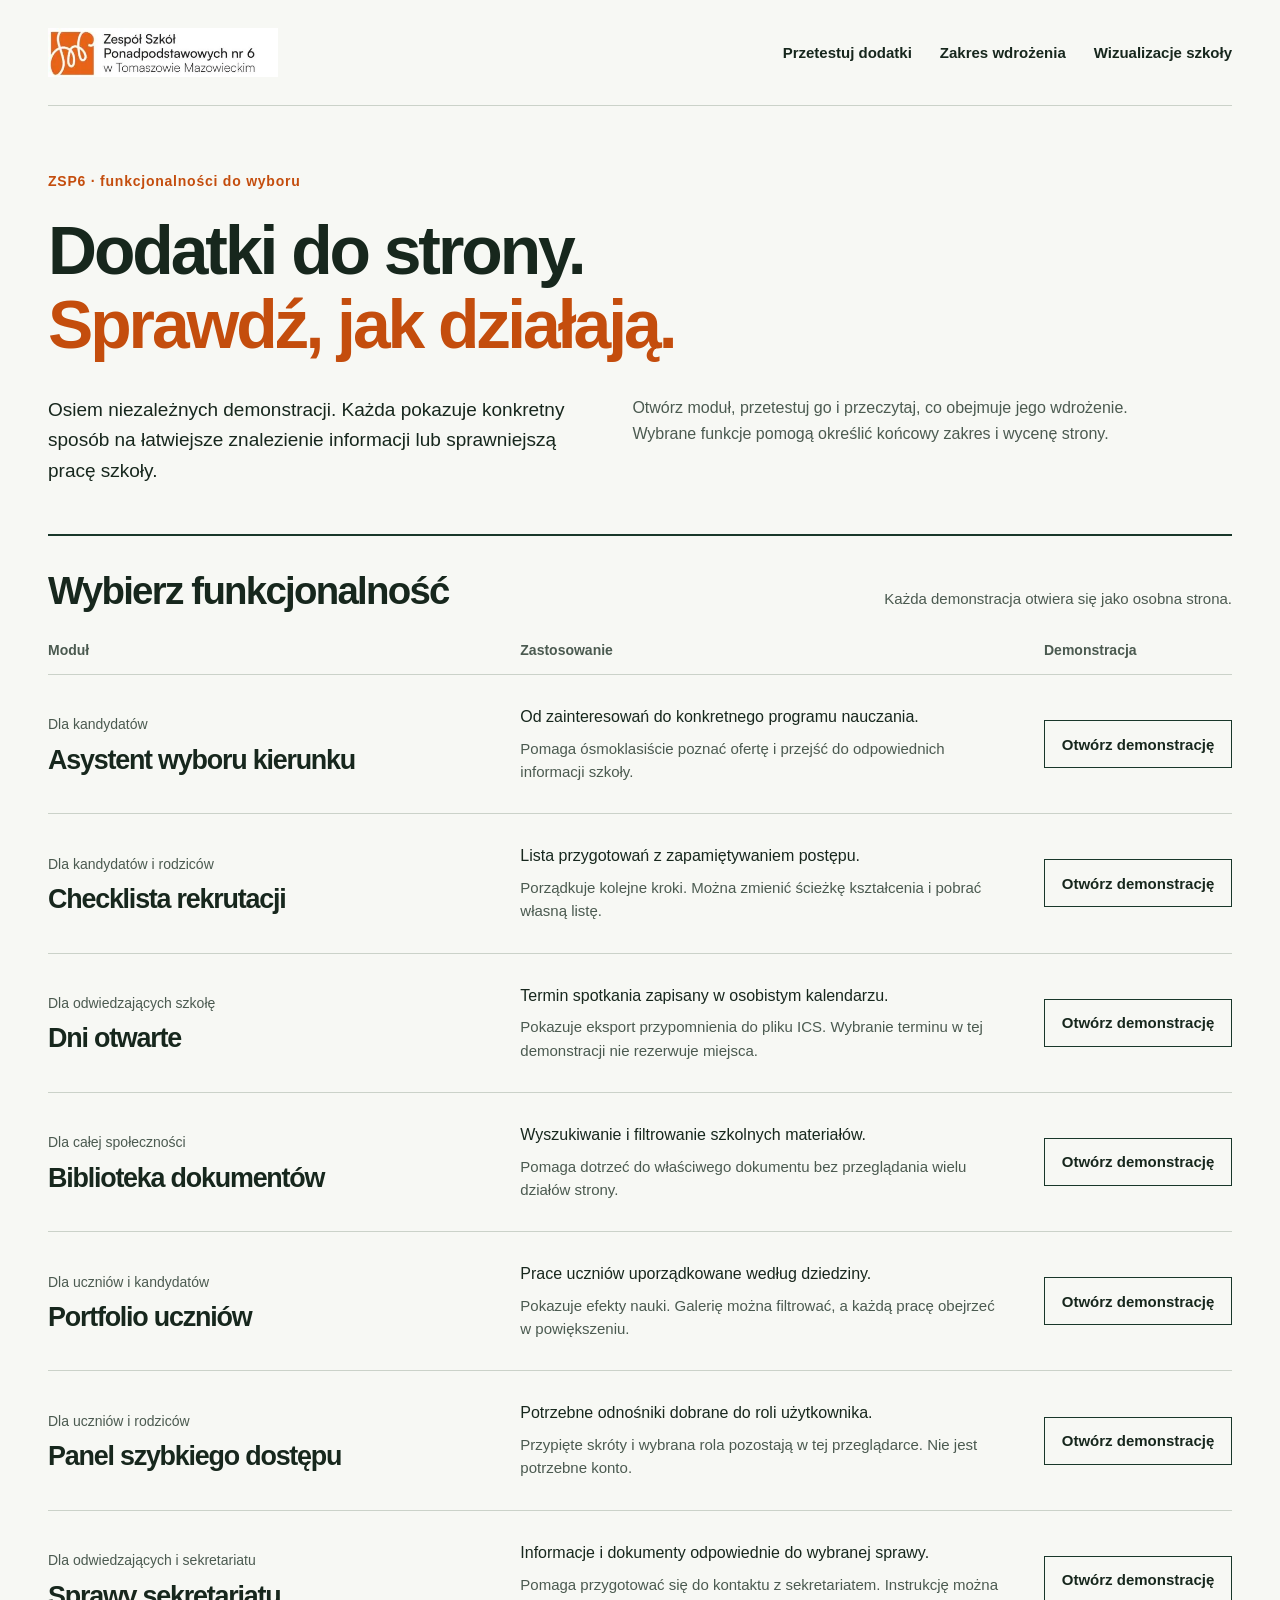
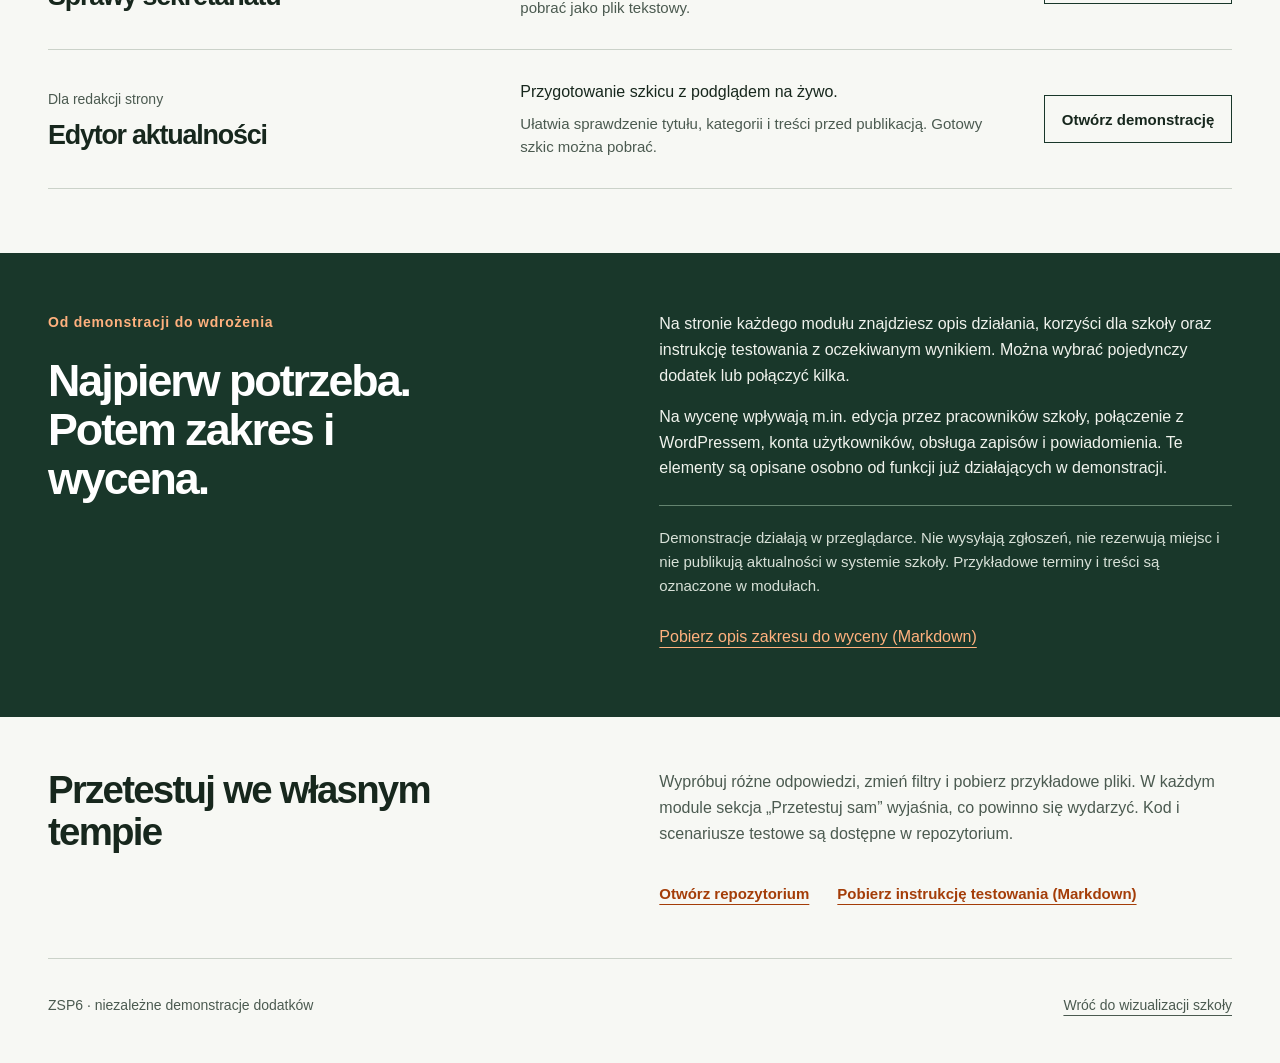
==== dodatki/index.html @ 7537ec5f "Publish interactive ZSP6 additions under standalone /dodatki/ pages" ====
<!doctype html>
<html lang="pl">
<head>
  <meta charset="utf-8">
  <meta name="viewport" content="width=device-width,initial-scale=1">
  <meta name="robots" content="noindex,nofollow">
  <meta name="description" content="Osiem niezależnych demonstracji dodatków do strony ZSP6. Sprawdź działanie, zastosowanie, wymagania wdrożenia i scenariusze testowe.">
  <meta name="theme-color" content="#19372a">
  <title>Dodatki do strony ZSP6 | Demonstracje i zakres wdrożenia</title>
  <link rel="stylesheet" href="assets/catalog.css">
</head>
<body>
  <a class="skip-link" href="#main">Przejdź do treści</a>
  <header class="site-header wrap">
    <a class="brand" href="index.html" aria-label="ZSP6, katalog dodatków"><img src="assets/logo.webp" width="440" height="94" alt="Zespół Szkół Ponadpodstawowych nr 6 w Tomaszowie Mazowieckim"></a>
    <nav aria-label="Nawigacja główna"><a href="#dodatki">Przetestuj dodatki</a><a href="#wdrozenie">Zakres wdrożenia</a><a href="https://dobrestronynl-hub.github.io/ZSP6/">Wizualizacje szkoły</a></nav>
  </header>
  <main id="main" tabindex="-1">
    <section class="intro wrap" aria-labelledby="title">
      <p class="eyebrow">ZSP6 · funkcjonalności do wyboru</p>
      <h1 id="title">Dodatki do strony.<br><span>Sprawdź, jak działają.</span></h1>
      <div class="intro-bottom"><p>Osiem niezależnych demonstracji. Każda pokazuje konkretny sposób na łatwiejsze znalezienie informacji lub sprawniejszą pracę szkoły.</p><p class="intro-note">Otwórz moduł, przetestuj go i przeczytaj, co obejmuje jego wdrożenie. Wybrane funkcje pomogą określić końcowy zakres i wycenę strony.</p></div>
    </section>
    <section id="dodatki" class="catalog wrap" aria-labelledby="catalog-title">
      <div class="section-heading"><h2 id="catalog-title">Wybierz funkcjonalność</h2><p>Każda demonstracja otwiera się jako osobna strona.</p></div>
      <div class="catalog-labels" aria-hidden="true"><span>Moduł</span><span>Zastosowanie</span><span>Demonstracja</span></div>
      <article class="module-row"><div><p class="audience">Dla kandydatów</p><h3>Asystent wyboru kierunku</h3></div><div class="module-copy"><p>Od zainteresowań do konkretnego programu nauczania.</p><p>Pomaga ósmoklasiście poznać ofertę i przejść do odpowiednich informacji szkoły.</p></div><a class="open-module" href="moduly/asystent-kierunku/index.html" aria-label="Otwórz demonstrację: asystent wyboru kierunku">Otwórz demonstrację</a></article>
      <article class="module-row"><div><p class="audience">Dla kandydatów i rodziców</p><h3>Checklista rekrutacji</h3></div><div class="module-copy"><p>Lista przygotowań z zapamiętywaniem postępu.</p><p>Porządkuje kolejne kroki. Można zmienić ścieżkę kształcenia i pobrać własną listę.</p></div><a class="open-module" href="moduly/checklista-rekrutacji/index.html" aria-label="Otwórz demonstrację: checklista rekrutacji">Otwórz demonstrację</a></article>
      <article class="module-row"><div><p class="audience">Dla odwiedzających szkołę</p><h3>Dni otwarte</h3></div><div class="module-copy"><p>Termin spotkania zapisany w osobistym kalendarzu.</p><p>Pokazuje eksport przypomnienia do pliku ICS. Wybranie terminu w tej demonstracji nie rezerwuje miejsca.</p></div><a class="open-module" href="moduly/dni-otwarte/index.html" aria-label="Otwórz demonstrację: dni otwarte">Otwórz demonstrację</a></article>
      <article class="module-row"><div><p class="audience">Dla całej społeczności</p><h3>Biblioteka dokumentów</h3></div><div class="module-copy"><p>Wyszukiwanie i filtrowanie szkolnych materiałów.</p><p>Pomaga dotrzeć do właściwego dokumentu bez przeglądania wielu działów strony.</p></div><a class="open-module" href="moduly/biblioteka-dokumentow/index.html" aria-label="Otwórz demonstrację: biblioteka dokumentów">Otwórz demonstrację</a></article>
      <article class="module-row"><div><p class="audience">Dla uczniów i kandydatów</p><h3>Portfolio uczniów</h3></div><div class="module-copy"><p>Prace uczniów uporządkowane według dziedziny.</p><p>Pokazuje efekty nauki. Galerię można filtrować, a każdą pracę obejrzeć w powiększeniu.</p></div><a class="open-module" href="moduly/portfolio-uczniow/index.html" aria-label="Otwórz demonstrację: portfolio uczniów">Otwórz demonstrację</a></article>
      <article class="module-row"><div><p class="audience">Dla uczniów i rodziców</p><h3>Panel szybkiego dostępu</h3></div><div class="module-copy"><p>Potrzebne odnośniki dobrane do roli użytkownika.</p><p>Przypięte skróty i wybrana rola pozostają w tej przeglądarce. Nie jest potrzebne konto.</p></div><a class="open-module" href="moduly/panel-ucznia-rodzica/index.html" aria-label="Otwórz demonstrację: panel ucznia i rodzica">Otwórz demonstrację</a></article>
      <article class="module-row"><div><p class="audience">Dla odwiedzających i sekretariatu</p><h3>Sprawy sekretariatu</h3></div><div class="module-copy"><p>Informacje i dokumenty odpowiednie do wybranej sprawy.</p><p>Pomaga przygotować się do kontaktu z sekretariatem. Instrukcję można pobrać jako plik tekstowy.</p></div><a class="open-module" href="moduly/sprawy-sekretariatu/index.html" aria-label="Otwórz demonstrację: sprawy sekretariatu">Otwórz demonstrację</a></article>
      <article class="module-row"><div><p class="audience">Dla redakcji strony</p><h3>Edytor aktualności</h3></div><div class="module-copy"><p>Przygotowanie szkicu z podglądem na żywo.</p><p>Ułatwia sprawdzenie tytułu, kategorii i treści przed publikacją. Gotowy szkic można pobrać.</p></div><a class="open-module" href="moduly/edytor-aktualnosci/index.html" aria-label="Otwórz demonstrację: edytor aktualności">Otwórz demonstrację</a></article>
    </section>
    <section id="wdrozenie" class="implementation" aria-labelledby="implementation-title"><div class="wrap implementation-grid"><div><p class="eyebrow">Od demonstracji do wdrożenia</p><h2 id="implementation-title">Najpierw potrzeba.<br>Potem zakres i wycena.</h2></div><div><p>Na stronie każdego modułu znajdziesz opis działania, korzyści dla szkoły oraz instrukcję testowania z oczekiwanym wynikiem. Można wybrać pojedynczy dodatek lub połączyć kilka.</p><p>Na wycenę wpływają m.in. edycja przez pracowników szkoły, połączenie z WordPressem, konta użytkowników, obsługa zapisów i powiadomienia. Te elementy są opisane osobno od funkcji już działających w demonstracji.</p><p class="demo-note">Demonstracje działają w przeglądarce. Nie wysyłają zgłoszeń, nie rezerwują miejsc i nie publikują aktualności w systemie szkoły. Przykładowe terminy i treści są oznaczone w modułach.</p><a class="document-link" href="docs/ZAKRES-WYCENY.md" download>Pobierz opis zakresu do wyceny (Markdown)</a></div></div></section>
    <section class="testing wrap" aria-labelledby="testing-title"><h2 id="testing-title">Przetestuj we własnym tempie</h2><p>Wypróbuj różne odpowiedzi, zmień filtry i pobierz przykładowe pliki. W każdym module sekcja „Przetestuj sam” wyjaśnia, co powinno się wydarzyć. Kod i scenariusze testowe są dostępne w repozytorium.</p><div class="testing-links"><a href="https://github.com/dobrestronynl-hub/Dodatki-ZSP6">Otwórz repozytorium</a><a href="docs/TESTOWANIE.md" download>Pobierz instrukcję testowania (Markdown)</a></div></section>
  </main>
  <footer class="site-footer wrap"><p>ZSP6 · niezależne demonstracje dodatków</p><a href="https://dobrestronynl-hub.github.io/ZSP6/">Wróć do wizualizacji szkoły</a></footer>
</body>
</html>
---- dodatki/assets/catalog.css ----
:root{--ink:#17271d;--green:#19372a;--orange:#c44d0d;--line:#cbd2c9;--muted:#4b5a50;--paper:#f7f8f4;color-scheme:light}
*,*::before,*::after{box-sizing:border-box}
html{scroll-behavior:smooth;scroll-padding-top:24px}
body{margin:0;background:var(--paper);color:var(--ink);font:1rem/1.6 Arial,'Helvetica Neue',sans-serif}
a{color:inherit;text-underline-offset:5px;text-decoration-thickness:1px;touch-action:manipulation}
a:hover{text-decoration-thickness:2px}
:focus-visible{outline:3px solid #1059c6;outline-offset:5px;box-shadow:0 0 0 2px #fff}
img{display:block;max-width:100%;height:auto}
h1,h2,h3,p{overflow-wrap:break-word}
h1,h2,h3{font-style:normal;font-weight:600;letter-spacing:-.045em;line-height:1.08;margin:0}
p{margin:0 0 1rem}
.wrap{width:min(1320px,calc(100% - 96px));margin-inline:auto}
.site-header{display:flex;align-items:center;justify-content:space-between;gap:28px;min-height:106px;border-bottom:1px solid var(--line)}
.brand{flex:0 0 230px;max-width:230px}
.brand img{width:230px}
nav{display:flex;flex-wrap:wrap;align-items:center;gap:12px 28px}
nav a{font-size:.9375rem;min-height:44px;display:inline-flex;align-items:center;text-decoration:none;font-weight:600}
nav a:hover{color:var(--orange);text-decoration:underline}
.intro{padding-block:64px 48px}
.eyebrow{font-size:.875rem;font-weight:700;letter-spacing:.055em;color:var(--orange);margin:0 0 22px}
h1{font-size:clamp(2.8rem,5.3vw,5.5rem);max-width:1140px}
h1 span{color:var(--orange)}
.intro-bottom{display:grid;grid-template-columns:1.05fr 1fr;gap:64px;max-width:1080px;margin-top:34px}
.intro-bottom p{font-size:1.1875rem;max-width:540px;margin:0}
.intro-bottom .intro-note{font-size:1rem;color:var(--muted)}
.section-heading{display:flex;justify-content:space-between;align-items:baseline;gap:24px;padding:34px 0 27px;border-top:2px solid var(--green)}
h2{font-size:clamp(1.8rem,3vw,2.5rem)}
.section-heading p{color:var(--muted);font-size:.9375rem;margin:0}
.catalog-labels,.module-row{display:grid;grid-template-columns:minmax(0,1fr) minmax(0,1.12fr) 188px;gap:44px}
.catalog-labels{font-size:.875rem;font-weight:600;color:var(--muted);padding:0 0 13px;border-bottom:1px solid var(--line)}
.module-row{align-items:center;padding:30px 0;border-bottom:1px solid var(--line)}
.audience{font-size:.875rem;color:var(--muted);margin:0 0 10px}
h3{font-size:clamp(1.5rem,2.1vw,2rem);max-width:330px}
.module-copy p{margin:0;line-height:1.55}
.module-copy p+p{font-size:.9375rem;color:var(--muted);margin-top:7px}
.open-module{display:inline-flex;min-height:48px;justify-content:center;align-items:center;padding:12px 14px;border:1px solid var(--green);text-align:center;font-weight:600;text-decoration:none;font-size:.9375rem;line-height:1.4}
.open-module:hover{background:var(--green);color:#fff}
.implementation{margin-top:64px;background:var(--green);color:#fff;padding-block:58px}
.implementation-grid{display:grid;grid-template-columns:1fr 1.12fr;gap:100px}
.implementation .eyebrow{color:#ffb17e}
.implementation h2{max-width:430px;font-size:clamp(2rem,3.5vw,3.25rem);line-height:1.1}
.implementation p{color:#f0f3ed;max-width:660px}
.implementation .demo-note{font-size:.9375rem;color:#d8e1d8;border-top:1px solid #648470;padding-top:20px;margin-top:24px}
.document-link{display:inline-block;min-height:44px;padding-block:10px;color:#ffb17e}
.testing{padding-block:52px 42px;display:grid;grid-template-columns:1fr 1.12fr;gap:20px 100px}
.testing h2{max-width:390px}
.testing p{max-width:660px;color:var(--muted);margin:0}
.testing-links{grid-column:2;display:flex;gap:12px 28px;flex-wrap:wrap}
.testing-links a{min-height:44px;display:inline-flex;align-items:center;color:#a43d08;font-size:.9375rem;font-weight:600}
.site-footer{display:flex;justify-content:space-between;align-items:baseline;gap:20px;border-top:1px solid var(--line);padding-block:24px 36px;color:var(--muted);font-size:.875rem}
.site-footer p{margin:0}.site-footer a{min-height:44px;display:inline-flex;align-items:center}
.skip-link{position:fixed;left:16px;top:-100px;padding:14px 20px;background:#fff;color:var(--ink);border:2px solid var(--green);z-index:10}.skip-link:focus{top:16px}
@media(min-width:1600px){.intro{padding-block:78px 60px}.module-row{padding-block:34px}}
@media(max-width:1050px){.wrap{width:calc(100% - 56px)}.site-header{gap:16px}.brand{flex-basis:200px}nav{gap:8px 18px}.catalog-labels,.module-row{gap:24px;grid-template-columns:1fr 1.12fr 166px}.implementation-grid,.testing{gap:26px 50px}.intro-bottom{gap:40px}}
@media(max-width:790px){.site-header{align-items:flex-start;flex-direction:column;padding-block:24px 12px;gap:16px}.brand{flex-basis:auto}.intro{padding-block:40px 36px}.intro-bottom{grid-template-columns:1fr;gap:20px}.section-heading{align-items:flex-start;flex-direction:column;gap:14px}.catalog-labels{display:none}.module-row{grid-template-columns:1fr 1.12fr;gap:18px 30px;padding-block:27px}.open-module{grid-column:2;justify-self:start;min-width:188px}.module-copy{grid-column:2}.implementation-grid,.testing{grid-template-columns:1fr;gap:28px}.implementation h2{max-width:none}.testing-links{grid-column:1}.implementation{margin-top:44px;padding-block:42px}.site-footer{flex-wrap:wrap;gap:8px}}
@media(max-width:520px){.wrap{width:calc(100% - 36px)}.brand{max-width:206px}.site-header{padding-block:21px 12px}nav{gap:4px 16px}nav a{font-size:.875rem}h1{font-size:clamp(2.45rem,9.4vw,3.2rem);letter-spacing:-.055em}.intro-bottom p{font-size:1.0625rem}.intro-bottom .intro-note{font-size:1rem}.intro{padding-top:30px}.eyebrow{font-size:.8125rem;letter-spacing:.04em;margin-bottom:18px}.module-row{grid-template-columns:1fr;gap:16px}.module-copy,.open-module{grid-column:1}.module-row h3{font-size:1.8rem;max-width:none}.audience{margin-bottom:8px}.open-module{justify-self:stretch}.module-copy p+p{font-size:1rem}.module-row{padding-block:28px}.testing{padding-block:36px}.testing-links{gap:6px}.testing-links a{display:flex;width:100%}.site-footer{padding-bottom:26px}.site-footer a{width:100%}}
@media(prefers-reduced-motion:reduce){html{scroll-behavior:auto}}
@media print{body{background:white;color:black}.site-header nav,.skip-link,.open-module{display:none}.wrap{width:100%}.intro{padding:24px 0}.module-row{grid-template-columns:1fr 1.5fr;break-inside:avoid}.implementation{background:white;color:black;border-top:1px solid black;margin-top:24px;padding-block:24px}.implementation p,.implementation .eyebrow,.implementation .demo-note,.document-link{color:black}.intro h1{font-size:30pt}.module-row h3{font-size:16pt}.site-footer{display:none}}
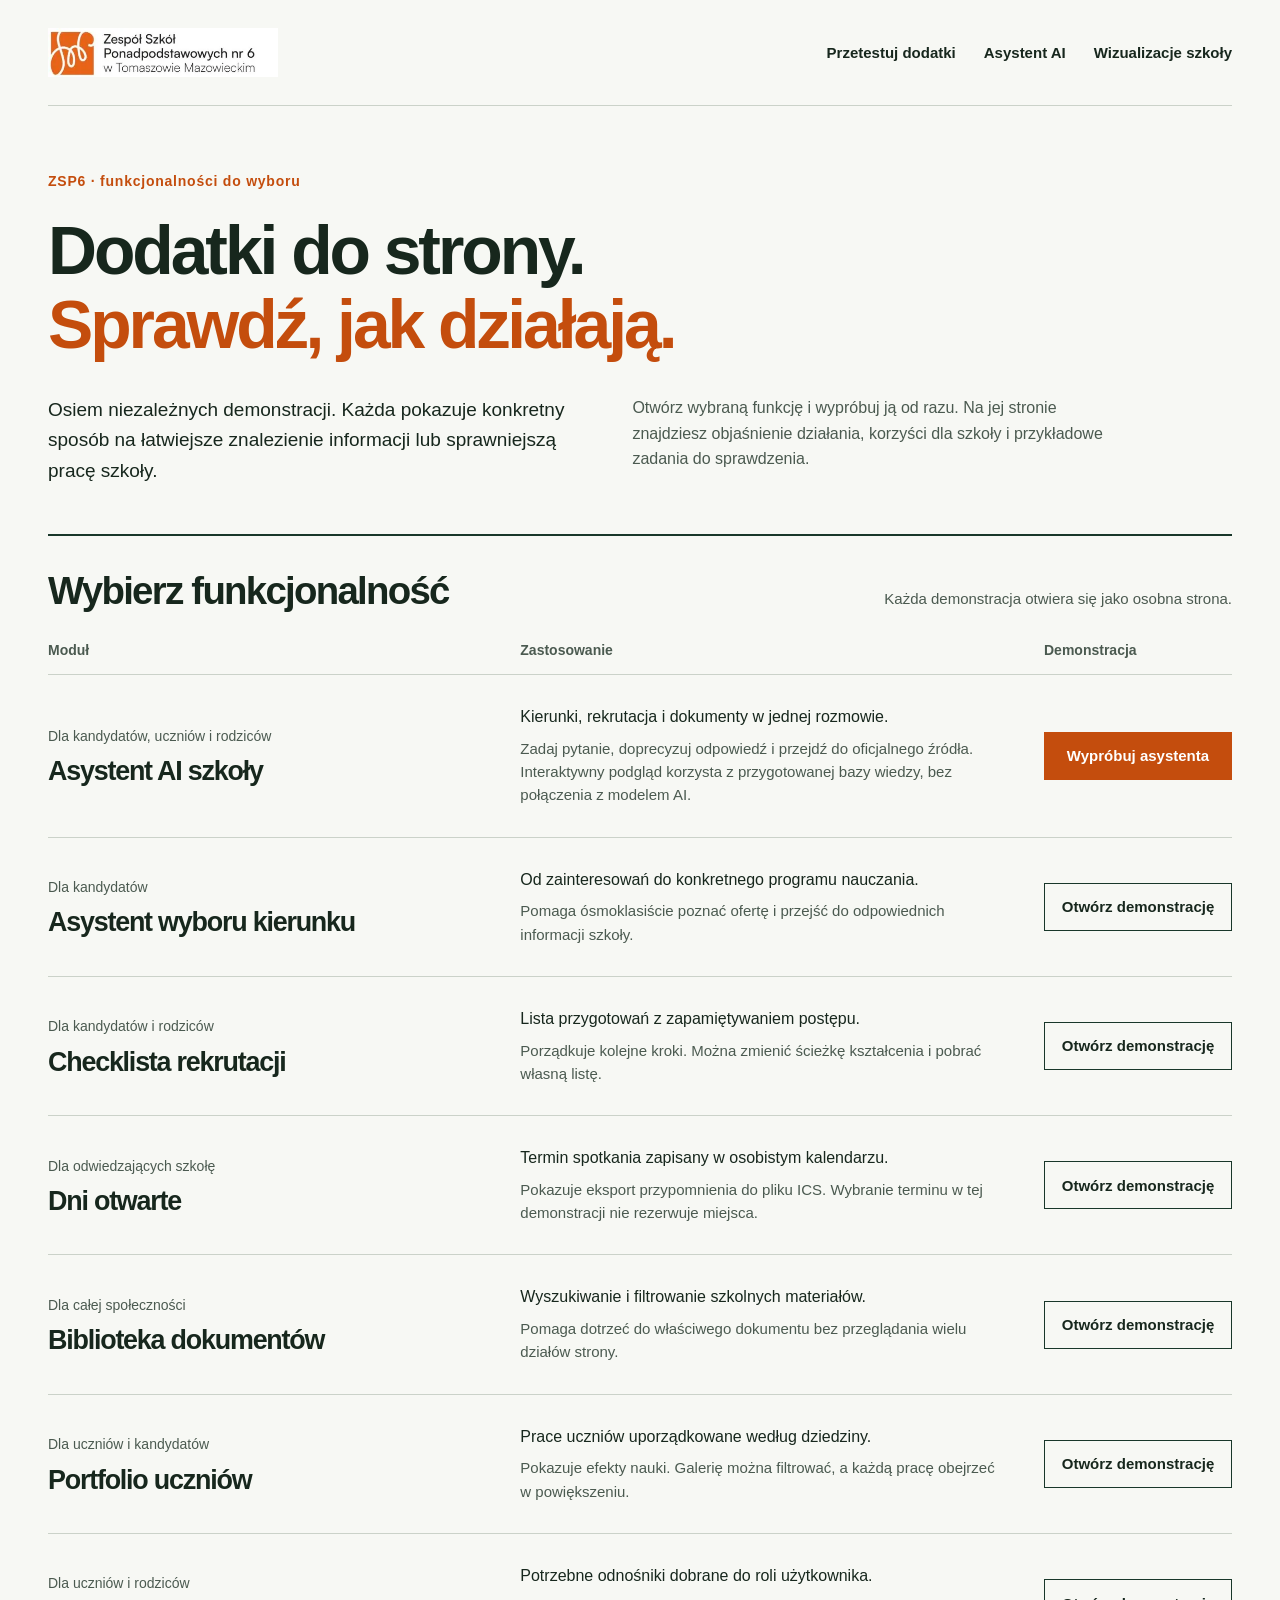
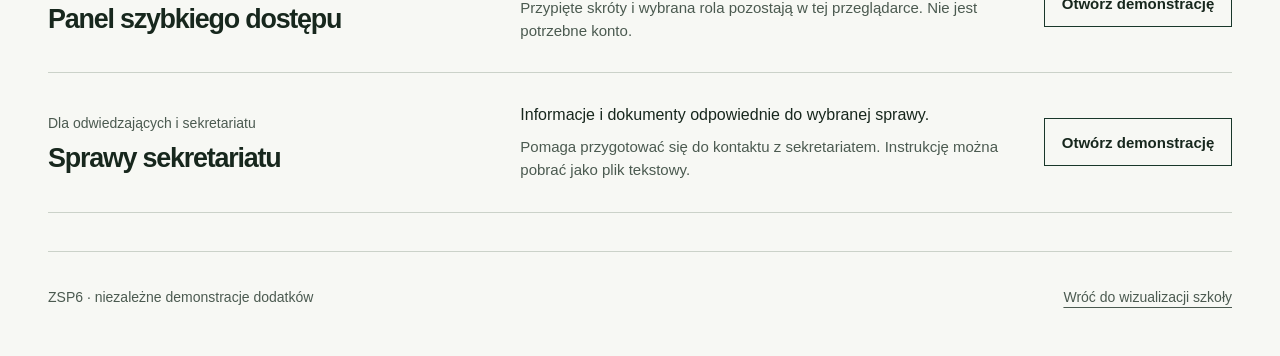
==== commit db6b0bc7: "Opublikuj asystenta AI ZSP6 i usuń edytor oraz sekcje wyceny" ====
--- a/dodatki/index.html
+++ b/dodatki/index.html
@@ -4,26 +4,27 @@
   <meta charset="utf-8">
   <meta name="viewport" content="width=device-width,initial-scale=1">
   <meta name="robots" content="noindex,nofollow">
-  <meta name="description" content="Osiem niezależnych demonstracji dodatków do strony ZSP6. Sprawdź działanie, zastosowanie, wymagania wdrożenia i scenariusze testowe.">
+  <meta name="description" content="Osiem interaktywnych demonstracji dodatków do strony ZSP6. Wypróbuj asystenta AI, sprawdź pozostałe funkcje i poznaj ich zastosowanie w szkole.">
   <meta name="theme-color" content="#19372a">
-  <title>Dodatki do strony ZSP6 | Demonstracje i zakres wdrożenia</title>
+  <title>Dodatki do strony ZSP6 | Interaktywne demonstracje</title>
   <link rel="stylesheet" href="assets/catalog.css">
 </head>
 <body>
   <a class="skip-link" href="#main">Przejdź do treści</a>
   <header class="site-header wrap">
     <a class="brand" href="index.html" aria-label="ZSP6, katalog dodatków"><img src="assets/logo.webp" width="440" height="94" alt="Zespół Szkół Ponadpodstawowych nr 6 w Tomaszowie Mazowieckim"></a>
-    <nav aria-label="Nawigacja główna"><a href="#dodatki">Przetestuj dodatki</a><a href="#wdrozenie">Zakres wdrożenia</a><a href="https://dobrestronynl-hub.github.io/ZSP6/">Wizualizacje szkoły</a></nav>
+    <nav aria-label="Nawigacja główna"><a href="#dodatki">Przetestuj dodatki</a><a href="moduly/asystent-ai/index.html">Asystent AI</a><a href="https://dobrestronynl-hub.github.io/ZSP6/">Wizualizacje szkoły</a></nav>
   </header>
   <main id="main" tabindex="-1">
     <section class="intro wrap" aria-labelledby="title">
       <p class="eyebrow">ZSP6 · funkcjonalności do wyboru</p>
       <h1 id="title">Dodatki do strony.<br><span>Sprawdź, jak działają.</span></h1>
-      <div class="intro-bottom"><p>Osiem niezależnych demonstracji. Każda pokazuje konkretny sposób na łatwiejsze znalezienie informacji lub sprawniejszą pracę szkoły.</p><p class="intro-note">Otwórz moduł, przetestuj go i przeczytaj, co obejmuje jego wdrożenie. Wybrane funkcje pomogą określić końcowy zakres i wycenę strony.</p></div>
+      <div class="intro-bottom"><p>Osiem niezależnych demonstracji. Każda pokazuje konkretny sposób na łatwiejsze znalezienie informacji lub sprawniejszą pracę szkoły.</p><p class="intro-note">Otwórz wybraną funkcję i wypróbuj ją od razu. Na jej stronie znajdziesz objaśnienie działania, korzyści dla szkoły i przykładowe zadania do sprawdzenia.</p></div>
     </section>
     <section id="dodatki" class="catalog wrap" aria-labelledby="catalog-title">
       <div class="section-heading"><h2 id="catalog-title">Wybierz funkcjonalność</h2><p>Każda demonstracja otwiera się jako osobna strona.</p></div>
       <div class="catalog-labels" aria-hidden="true"><span>Moduł</span><span>Zastosowanie</span><span>Demonstracja</span></div>
+      <article class="module-row module-featured"><div><p class="audience">Dla kandydatów, uczniów i rodziców</p><h3>Asystent AI szkoły</h3></div><div class="module-copy"><p>Kierunki, rekrutacja i dokumenty w jednej rozmowie.</p><p>Zadaj pytanie, doprecyzuj odpowiedź i przejdź do oficjalnego źródła. Interaktywny podgląd korzysta z przygotowanej bazy wiedzy, bez połączenia z modelem AI.</p></div><a class="open-module" href="moduly/asystent-ai/index.html" aria-label="Otwórz demonstrację: asystent AI szkoły">Wypróbuj asystenta</a></article>
       <article class="module-row"><div><p class="audience">Dla kandydatów</p><h3>Asystent wyboru kierunku</h3></div><div class="module-copy"><p>Od zainteresowań do konkretnego programu nauczania.</p><p>Pomaga ósmoklasiście poznać ofertę i przejść do odpowiednich informacji szkoły.</p></div><a class="open-module" href="moduly/asystent-kierunku/index.html" aria-label="Otwórz demonstrację: asystent wyboru kierunku">Otwórz demonstrację</a></article>
       <article class="module-row"><div><p class="audience">Dla kandydatów i rodziców</p><h3>Checklista rekrutacji</h3></div><div class="module-copy"><p>Lista przygotowań z zapamiętywaniem postępu.</p><p>Porządkuje kolejne kroki. Można zmienić ścieżkę kształcenia i pobrać własną listę.</p></div><a class="open-module" href="moduly/checklista-rekrutacji/index.html" aria-label="Otwórz demonstrację: checklista rekrutacji">Otwórz demonstrację</a></article>
       <article class="module-row"><div><p class="audience">Dla odwiedzających szkołę</p><h3>Dni otwarte</h3></div><div class="module-copy"><p>Termin spotkania zapisany w osobistym kalendarzu.</p><p>Pokazuje eksport przypomnienia do pliku ICS. Wybranie terminu w tej demonstracji nie rezerwuje miejsca.</p></div><a class="open-module" href="moduly/dni-otwarte/index.html" aria-label="Otwórz demonstrację: dni otwarte">Otwórz demonstrację</a></article>
@@ -31,10 +32,7 @@
       <article class="module-row"><div><p class="audience">Dla uczniów i kandydatów</p><h3>Portfolio uczniów</h3></div><div class="module-copy"><p>Prace uczniów uporządkowane według dziedziny.</p><p>Pokazuje efekty nauki. Galerię można filtrować, a każdą pracę obejrzeć w powiększeniu.</p></div><a class="open-module" href="moduly/portfolio-uczniow/index.html" aria-label="Otwórz demonstrację: portfolio uczniów">Otwórz demonstrację</a></article>
       <article class="module-row"><div><p class="audience">Dla uczniów i rodziców</p><h3>Panel szybkiego dostępu</h3></div><div class="module-copy"><p>Potrzebne odnośniki dobrane do roli użytkownika.</p><p>Przypięte skróty i wybrana rola pozostają w tej przeglądarce. Nie jest potrzebne konto.</p></div><a class="open-module" href="moduly/panel-ucznia-rodzica/index.html" aria-label="Otwórz demonstrację: panel ucznia i rodzica">Otwórz demonstrację</a></article>
       <article class="module-row"><div><p class="audience">Dla odwiedzających i sekretariatu</p><h3>Sprawy sekretariatu</h3></div><div class="module-copy"><p>Informacje i dokumenty odpowiednie do wybranej sprawy.</p><p>Pomaga przygotować się do kontaktu z sekretariatem. Instrukcję można pobrać jako plik tekstowy.</p></div><a class="open-module" href="moduly/sprawy-sekretariatu/index.html" aria-label="Otwórz demonstrację: sprawy sekretariatu">Otwórz demonstrację</a></article>
-      <article class="module-row"><div><p class="audience">Dla redakcji strony</p><h3>Edytor aktualności</h3></div><div class="module-copy"><p>Przygotowanie szkicu z podglądem na żywo.</p><p>Ułatwia sprawdzenie tytułu, kategorii i treści przed publikacją. Gotowy szkic można pobrać.</p></div><a class="open-module" href="moduly/edytor-aktualnosci/index.html" aria-label="Otwórz demonstrację: edytor aktualności">Otwórz demonstrację</a></article>
     </section>
-    <section id="wdrozenie" class="implementation" aria-labelledby="implementation-title"><div class="wrap implementation-grid"><div><p class="eyebrow">Od demonstracji do wdrożenia</p><h2 id="implementation-title">Najpierw potrzeba.<br>Potem zakres i wycena.</h2></div><div><p>Na stronie każdego modułu znajdziesz opis działania, korzyści dla szkoły oraz instrukcję testowania z oczekiwanym wynikiem. Można wybrać pojedynczy dodatek lub połączyć kilka.</p><p>Na wycenę wpływają m.in. edycja przez pracowników szkoły, połączenie z WordPressem, konta użytkowników, obsługa zapisów i powiadomienia. Te elementy są opisane osobno od funkcji już działających w demonstracji.</p><p class="demo-note">Demonstracje działają w przeglądarce. Nie wysyłają zgłoszeń, nie rezerwują miejsc i nie publikują aktualności w systemie szkoły. Przykładowe terminy i treści są oznaczone w modułach.</p><a class="document-link" href="docs/ZAKRES-WYCENY.md" download>Pobierz opis zakresu do wyceny (Markdown)</a></div></div></section>
-    <section class="testing wrap" aria-labelledby="testing-title"><h2 id="testing-title">Przetestuj we własnym tempie</h2><p>Wypróbuj różne odpowiedzi, zmień filtry i pobierz przykładowe pliki. W każdym module sekcja „Przetestuj sam” wyjaśnia, co powinno się wydarzyć. Kod i scenariusze testowe są dostępne w repozytorium.</p><div class="testing-links"><a href="https://github.com/dobrestronynl-hub/Dodatki-ZSP6">Otwórz repozytorium</a><a href="docs/TESTOWANIE.md" download>Pobierz instrukcję testowania (Markdown)</a></div></section>
   </main>
   <footer class="site-footer wrap"><p>ZSP6 · niezależne demonstracje dodatków</p><a href="https://dobrestronynl-hub.github.io/ZSP6/">Wróć do wizualizacji szkoły</a></footer>
 </body>
--- a/dodatki/assets/catalog.css
+++ b/dodatki/assets/catalog.css
@@ -35,24 +35,14 @@
 .module-copy p+p{font-size:.9375rem;color:var(--muted);margin-top:7px}
 .open-module{display:inline-flex;min-height:48px;justify-content:center;align-items:center;padding:12px 14px;border:1px solid var(--green);text-align:center;font-weight:600;text-decoration:none;font-size:.9375rem;line-height:1.4}
 .open-module:hover{background:var(--green);color:#fff}
-.implementation{margin-top:64px;background:var(--green);color:#fff;padding-block:58px}
-.implementation-grid{display:grid;grid-template-columns:1fr 1.12fr;gap:100px}
-.implementation .eyebrow{color:#ffb17e}
-.implementation h2{max-width:430px;font-size:clamp(2rem,3.5vw,3.25rem);line-height:1.1}
-.implementation p{color:#f0f3ed;max-width:660px}
-.implementation .demo-note{font-size:.9375rem;color:#d8e1d8;border-top:1px solid #648470;padding-top:20px;margin-top:24px}
-.document-link{display:inline-block;min-height:44px;padding-block:10px;color:#ffb17e}
-.testing{padding-block:52px 42px;display:grid;grid-template-columns:1fr 1.12fr;gap:20px 100px}
-.testing h2{max-width:390px}
-.testing p{max-width:660px;color:var(--muted);margin:0}
-.testing-links{grid-column:2;display:flex;gap:12px 28px;flex-wrap:wrap}
-.testing-links a{min-height:44px;display:inline-flex;align-items:center;color:#a43d08;font-size:.9375rem;font-weight:600}
-.site-footer{display:flex;justify-content:space-between;align-items:baseline;gap:20px;border-top:1px solid var(--line);padding-block:24px 36px;color:var(--muted);font-size:.875rem}
+.module-featured .open-module{background:var(--orange);border-color:var(--orange);color:#fff}
+.module-featured .open-module:hover{background:#a33b08;border-color:#a33b08}
+.site-footer{margin-top:38px;display:flex;justify-content:space-between;align-items:baseline;gap:20px;border-top:1px solid var(--line);padding-block:24px 36px;color:var(--muted);font-size:.875rem}
 .site-footer p{margin:0}.site-footer a{min-height:44px;display:inline-flex;align-items:center}
 .skip-link{position:fixed;left:16px;top:-100px;padding:14px 20px;background:#fff;color:var(--ink);border:2px solid var(--green);z-index:10}.skip-link:focus{top:16px}
 @media(min-width:1600px){.intro{padding-block:78px 60px}.module-row{padding-block:34px}}
-@media(max-width:1050px){.wrap{width:calc(100% - 56px)}.site-header{gap:16px}.brand{flex-basis:200px}nav{gap:8px 18px}.catalog-labels,.module-row{gap:24px;grid-template-columns:1fr 1.12fr 166px}.implementation-grid,.testing{gap:26px 50px}.intro-bottom{gap:40px}}
-@media(max-width:790px){.site-header{align-items:flex-start;flex-direction:column;padding-block:24px 12px;gap:16px}.brand{flex-basis:auto}.intro{padding-block:40px 36px}.intro-bottom{grid-template-columns:1fr;gap:20px}.section-heading{align-items:flex-start;flex-direction:column;gap:14px}.catalog-labels{display:none}.module-row{grid-template-columns:1fr 1.12fr;gap:18px 30px;padding-block:27px}.open-module{grid-column:2;justify-self:start;min-width:188px}.module-copy{grid-column:2}.implementation-grid,.testing{grid-template-columns:1fr;gap:28px}.implementation h2{max-width:none}.testing-links{grid-column:1}.implementation{margin-top:44px;padding-block:42px}.site-footer{flex-wrap:wrap;gap:8px}}
-@media(max-width:520px){.wrap{width:calc(100% - 36px)}.brand{max-width:206px}.site-header{padding-block:21px 12px}nav{gap:4px 16px}nav a{font-size:.875rem}h1{font-size:clamp(2.45rem,9.4vw,3.2rem);letter-spacing:-.055em}.intro-bottom p{font-size:1.0625rem}.intro-bottom .intro-note{font-size:1rem}.intro{padding-top:30px}.eyebrow{font-size:.8125rem;letter-spacing:.04em;margin-bottom:18px}.module-row{grid-template-columns:1fr;gap:16px}.module-copy,.open-module{grid-column:1}.module-row h3{font-size:1.8rem;max-width:none}.audience{margin-bottom:8px}.open-module{justify-self:stretch}.module-copy p+p{font-size:1rem}.module-row{padding-block:28px}.testing{padding-block:36px}.testing-links{gap:6px}.testing-links a{display:flex;width:100%}.site-footer{padding-bottom:26px}.site-footer a{width:100%}}
+@media(max-width:1050px){.wrap{width:calc(100% - 56px)}.site-header{gap:16px}.brand{flex-basis:200px}nav{gap:8px 18px}.catalog-labels,.module-row{gap:24px;grid-template-columns:1fr 1.12fr 166px}.intro-bottom{gap:40px}}
+@media(max-width:790px){.site-header{align-items:flex-start;flex-direction:column;padding-block:24px 12px;gap:16px}.brand{flex-basis:auto}.intro{padding-block:40px 36px}.intro-bottom{grid-template-columns:1fr;gap:20px}.section-heading{align-items:flex-start;flex-direction:column;gap:14px}.catalog-labels{display:none}.module-row{grid-template-columns:1fr 1.12fr;gap:18px 30px;padding-block:27px}.open-module{grid-column:2;justify-self:start;min-width:188px}.module-copy{grid-column:2}.site-footer{flex-wrap:wrap;gap:8px}}
+@media(max-width:520px){.wrap{width:calc(100% - 36px)}.brand{max-width:206px}.site-header{padding-block:21px 12px}nav{gap:4px 16px}nav a{font-size:.875rem}h1{font-size:clamp(2.45rem,9.4vw,3.2rem);letter-spacing:-.055em}.intro-bottom p{font-size:1.0625rem}.intro-bottom .intro-note{font-size:1rem}.intro{padding-top:30px}.eyebrow{font-size:.8125rem;letter-spacing:.04em;margin-bottom:18px}.module-row{grid-template-columns:1fr;gap:16px}.module-copy,.open-module{grid-column:1}.module-row h3{font-size:1.8rem;max-width:none}.audience{margin-bottom:8px}.open-module{justify-self:stretch}.module-copy p+p{font-size:1rem}.module-row{padding-block:28px}.site-footer{padding-bottom:26px}.site-footer a{width:100%}}
 @media(prefers-reduced-motion:reduce){html{scroll-behavior:auto}}
-@media print{body{background:white;color:black}.site-header nav,.skip-link,.open-module{display:none}.wrap{width:100%}.intro{padding:24px 0}.module-row{grid-template-columns:1fr 1.5fr;break-inside:avoid}.implementation{background:white;color:black;border-top:1px solid black;margin-top:24px;padding-block:24px}.implementation p,.implementation .eyebrow,.implementation .demo-note,.document-link{color:black}.intro h1{font-size:30pt}.module-row h3{font-size:16pt}.site-footer{display:none}}
+@media print{body{background:white;color:black}.site-header nav,.skip-link,.open-module{display:none}.wrap{width:100%}.intro{padding:24px 0}.module-row{grid-template-columns:1fr 1.5fr;break-inside:avoid}.intro h1{font-size:30pt}.module-row h3{font-size:16pt}.site-footer{display:none}}
